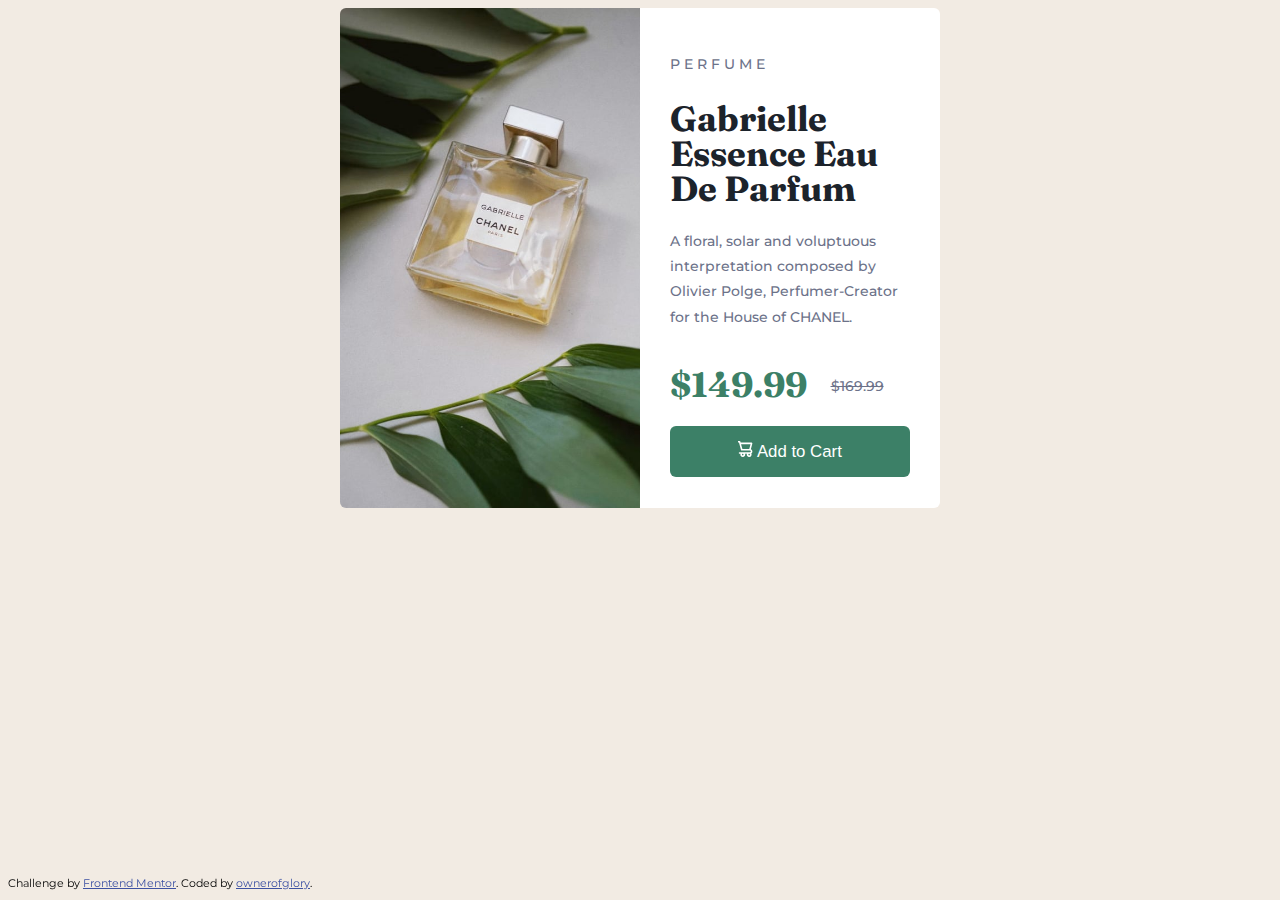
==== product-preview-card-component/index.html @ 5d3166cc "Init commit" ====
<!DOCTYPE html>
<html lang="en">
<head>
  <meta charset="UTF-8">
  <meta name="viewport" content="width=device-width, initial-scale=1.0"> <!-- displays site properly based on user's device -->

  <link rel="icon" type="image/png" sizes="32x32" href="./images/favicon-32x32.png">
  
  <title>Frontend Mentor | Product preview card component</title>

  <link rel="preconnect" href="https://fonts.googleapis.com">
  <link rel="preconnect" href="https://fonts.gstatic.com" crossorigin>
  <link href="https://fonts.googleapis.com/css2?family=Fraunces:opsz,wght@9..144,700&family=Montserrat:wght@500;700&display=swap" rel="stylesheet">
  <link rel="stylesheet" href="./css/style.css">

  <style>
    .attribution { font-size: 11px; text-align: center; }
    .attribution a { color: hsl(228, 45%, 44%); }
  </style>
</head>
<body>
  <div id="main-container">
    <div id="left-section">

    </div><div id="right-section">
      <p id="category">p e r f u m e</p>
      <h1>Gabrielle Essence Eau De Parfum</h1>

      <p>A floral, solar and voluptuous interpretation composed by Olivier Polge, 
        Perfumer-Creator for the House of CHANEL.</p>
    
      <div id="price-container">
        <h1>$149.99</h1>
        <p>$169.99</p>
      </div>

      <button>
        <svg width="15" height="16" xmlns="http://www.w3.org/2000/svg"><path d="M14.383 10.388a2.397 2.397 0 0 0-1.518-2.222l1.494-5.593a.8.8 0 0 0-.144-.695.8.8 0 0 0-.631-.28H2.637L2.373.591A.8.8 0 0 0 1.598 0H0v1.598h.983l1.982 7.4a.8.8 0 0 0 .799.59h8.222a.8.8 0 0 1 0 1.599H1.598a.8.8 0 1 0 0 1.598h.943a2.397 2.397 0 1 0 4.507 0h1.885a2.397 2.397 0 1 0 4.331-.376 2.397 2.397 0 0 0 1.12-2.021ZM11.26 7.99H4.395L3.068 3.196h9.477L11.26 7.991Zm-6.465 6.392a.8.8 0 1 1 0-1.598.8.8 0 0 1 0 1.598Zm6.393 0a.8.8 0 1 1 0-1.598.8.8 0 0 1 0 1.598Z" fill="#FFF"/></svg>
      Add to Cart
      </button>
    </div>
  </div>

  


  
  <div class="attribution">
    Challenge by <a href="https://www.frontendmentor.io?ref=challenge" target="_blank">Frontend Mentor</a>. 
    Coded by <a href="https://github.com/ownerofglory">ownerofglory</a>.
  </div>
</body>
</html>
---- product-preview-card-component/css/style.css ----
html {
    box-sizing: border-box;
    font-size: 14px;
    margin: 0;
}

*, *::before, *::after {
    box-sizing: inherit;
}

body {
    background-color: #f2ebe3;
}

#main-container {
    width: 600px;
    height: 500px;
    border-radius: 6px;
    overflow: hidden;
    margin: auto;
    /* display: flex; */
    align-items: center;
}

#left-section {
    width: 50%;
    height: 100%;
    display: inline-block;
    background-image: url('../images/image-product-desktop.jpg');
    background-repeat: no-repeat;
    background-position: center;
    background-size: cover;
}

#right-section {
    width: 50%;
    height: 100%;
    display: inline-block;
    background-color: white;
    vertical-align: top;
    padding: 30px;
}

#right-section p {
    font-family: 'Montserrat', sans-serif;
    font-weight: 500;
    color: #6c7289;
    font-size: 1rem;
    line-height: 180%;
}

h1 {
    font-family: 'Fraunces', serif;
    font-weight: 700;
    font-size: 2.5rem;
    color: #1c232b;
    line-height: 100%;
}

#price-container h1 {
    display: inline-block;
    font-family: 'Fraunces', serif;
    font-weight: 700;
    color: #3c8067;
}

#price-container p {
    display: inline-block;
    font-family: 'Montserrat', sans-serif;
    text-decoration: line-through;
    margin-left: 20px;
    vertical-align: text-bottom;
    line-height: 0;
}

#category {
    font-family: 'Montserrat', sans-serif;
    font-weight: 700;
    font-size: 1.2rem;
    color: #6c7289;
    text-transform: uppercase;
}

button {
    background-color: #3c8067;
    padding: 15px;
    border: none;
    border-radius: 6px;
    width: 100%;
    color: white;
    font-size: 1.2rem;
}

button:hover {
    cursor: pointer;
    background-color: #306652;
    transition: 0.2s;
}

.attribution {
    bottom: 10px;
    position: fixed;
    margin: auto;
    font-family: 'Montserrat', sans-serif;
}


@media (max-width: 650px) {
    #main-container {
        width: 300px;
        height: 600px;
        border-radius: 6px;
        overflow: hidden;
        margin: auto;
        align-items: center;
    }

    #left-section {
        width: 100%;
        height: 40%;
        display: block;
        background-image: url('../images/image-product-desktop.jpg');
        background-repeat: no-repeat;
        background-position: center;
        background-size: cover;
    }
    
    #right-section {
        width: 100%;
        height: 60%;
        display: block;
        background-color: white;
        padding: 20px;
    }

    #right-section p {
        color: #6c7289;
        font-size: 0.8rem;
        line-height: 180%;
    }
    
    h1 {
        font-size: 2rem;
        line-height: 100%;
    }

    #price-container p {
        margin-left: 20px;
        vertical-align: super;
    }
}

/* font-family: 'Fraunces', serif;
font-family: 'Montserrat', sans-serif; */
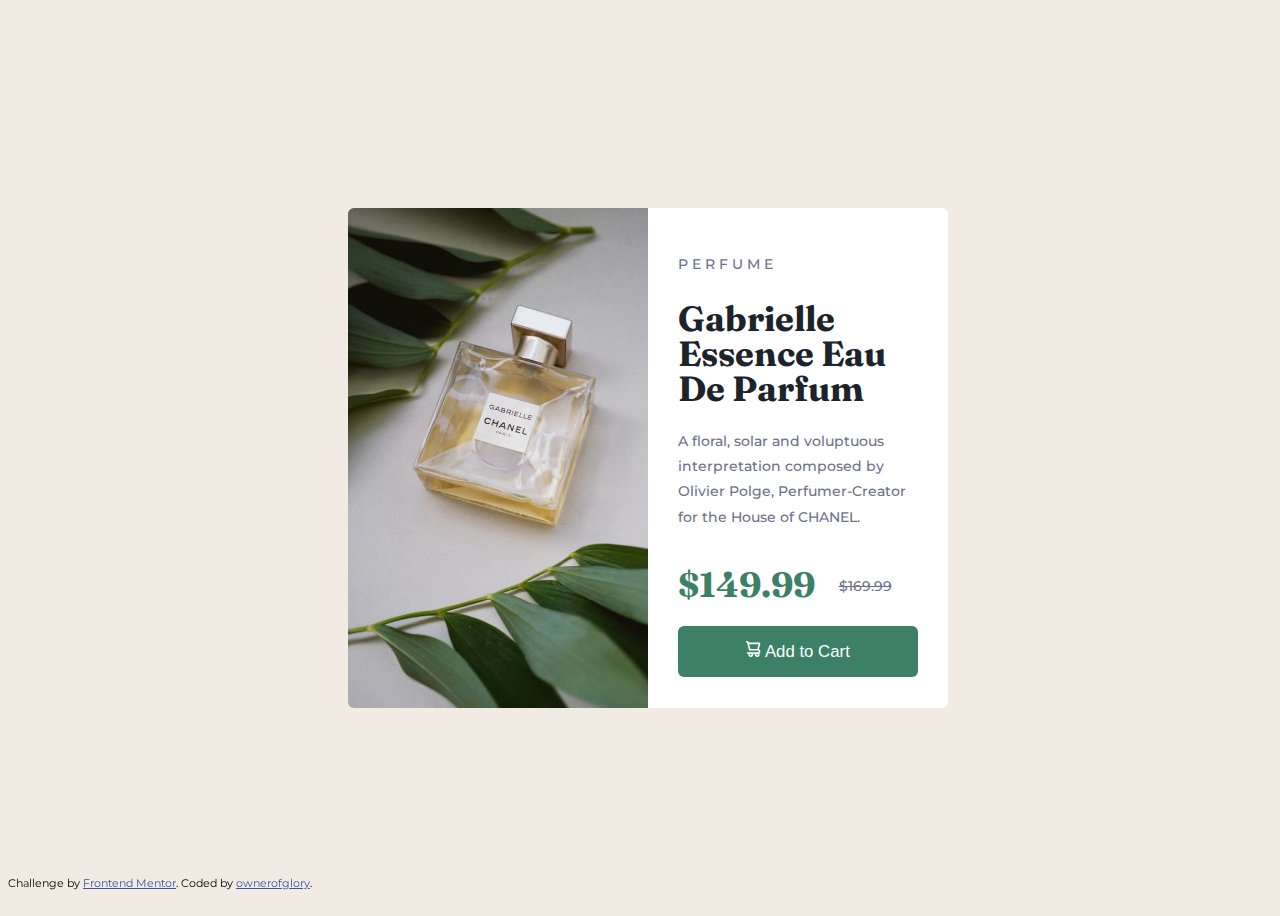
==== commit 6ee56f53: "Fix positioning" ====
--- a/product-preview-card-component/index.html
+++ b/product-preview-card-component/index.html
@@ -19,27 +19,31 @@
   </style>
 </head>
 <body>
-  <div id="main-container">
-    <div id="left-section">
 
-    </div><div id="right-section">
-      <p id="category">p e r f u m e</p>
-      <h1>Gabrielle Essence Eau De Parfum</h1>
-
-      <p>A floral, solar and voluptuous interpretation composed by Olivier Polge, 
-        Perfumer-Creator for the House of CHANEL.</p>
-    
-      <div id="price-container">
-        <h1>$149.99</h1>
-        <p>$169.99</p>
+  <div id="flex-container">
+    <div id="main-container">
+      <div id="left-section">
+  
+      </div><div id="right-section">
+        <p id="category">p e r f u m e</p>
+        <h1>Gabrielle Essence Eau De Parfum</h1>
+  
+        <p>A floral, solar and voluptuous interpretation composed by Olivier Polge, 
+          Perfumer-Creator for the House of CHANEL.</p>
+      
+        <div id="price-container">
+          <h1>$149.99</h1>
+          <p>$169.99</p>
+        </div>
+  
+        <button>
+          <svg width="15" height="16" xmlns="http://www.w3.org/2000/svg"><path d="M14.383 10.388a2.397 2.397 0 0 0-1.518-2.222l1.494-5.593a.8.8 0 0 0-.144-.695.8.8 0 0 0-.631-.28H2.637L2.373.591A.8.8 0 0 0 1.598 0H0v1.598h.983l1.982 7.4a.8.8 0 0 0 .799.59h8.222a.8.8 0 0 1 0 1.599H1.598a.8.8 0 1 0 0 1.598h.943a2.397 2.397 0 1 0 4.507 0h1.885a2.397 2.397 0 1 0 4.331-.376 2.397 2.397 0 0 0 1.12-2.021ZM11.26 7.99H4.395L3.068 3.196h9.477L11.26 7.991Zm-6.465 6.392a.8.8 0 1 1 0-1.598.8.8 0 0 1 0 1.598Zm6.393 0a.8.8 0 1 1 0-1.598.8.8 0 0 1 0 1.598Z" fill="#FFF"/></svg>
+        Add to Cart
+        </button>
       </div>
-
-      <button>
-        <svg width="15" height="16" xmlns="http://www.w3.org/2000/svg"><path d="M14.383 10.388a2.397 2.397 0 0 0-1.518-2.222l1.494-5.593a.8.8 0 0 0-.144-.695.8.8 0 0 0-.631-.28H2.637L2.373.591A.8.8 0 0 0 1.598 0H0v1.598h.983l1.982 7.4a.8.8 0 0 0 .799.59h8.222a.8.8 0 0 1 0 1.599H1.598a.8.8 0 1 0 0 1.598h.943a2.397 2.397 0 1 0 4.507 0h1.885a2.397 2.397 0 1 0 4.331-.376 2.397 2.397 0 0 0 1.12-2.021ZM11.26 7.99H4.395L3.068 3.196h9.477L11.26 7.991Zm-6.465 6.392a.8.8 0 1 1 0-1.598.8.8 0 0 1 0 1.598Zm6.393 0a.8.8 0 1 1 0-1.598.8.8 0 0 1 0 1.598Z" fill="#FFF"/></svg>
-      Add to Cart
-      </button>
     </div>
   </div>
+  
 
   
 
--- a/product-preview-card-component/css/style.css
+++ b/product-preview-card-component/css/style.css
@@ -12,6 +12,12 @@
     background-color: #f2ebe3;
 }
 
+#flex-container {
+    width: 100vw;
+    height: 100vh;
+    display: flex;
+}
+
 #main-container {
     width: 600px;
     height: 500px;
@@ -20,6 +26,7 @@
     margin: auto;
     /* display: flex; */
     align-items: center;
+    justify-content: center;
 }
 
 #left-section {
